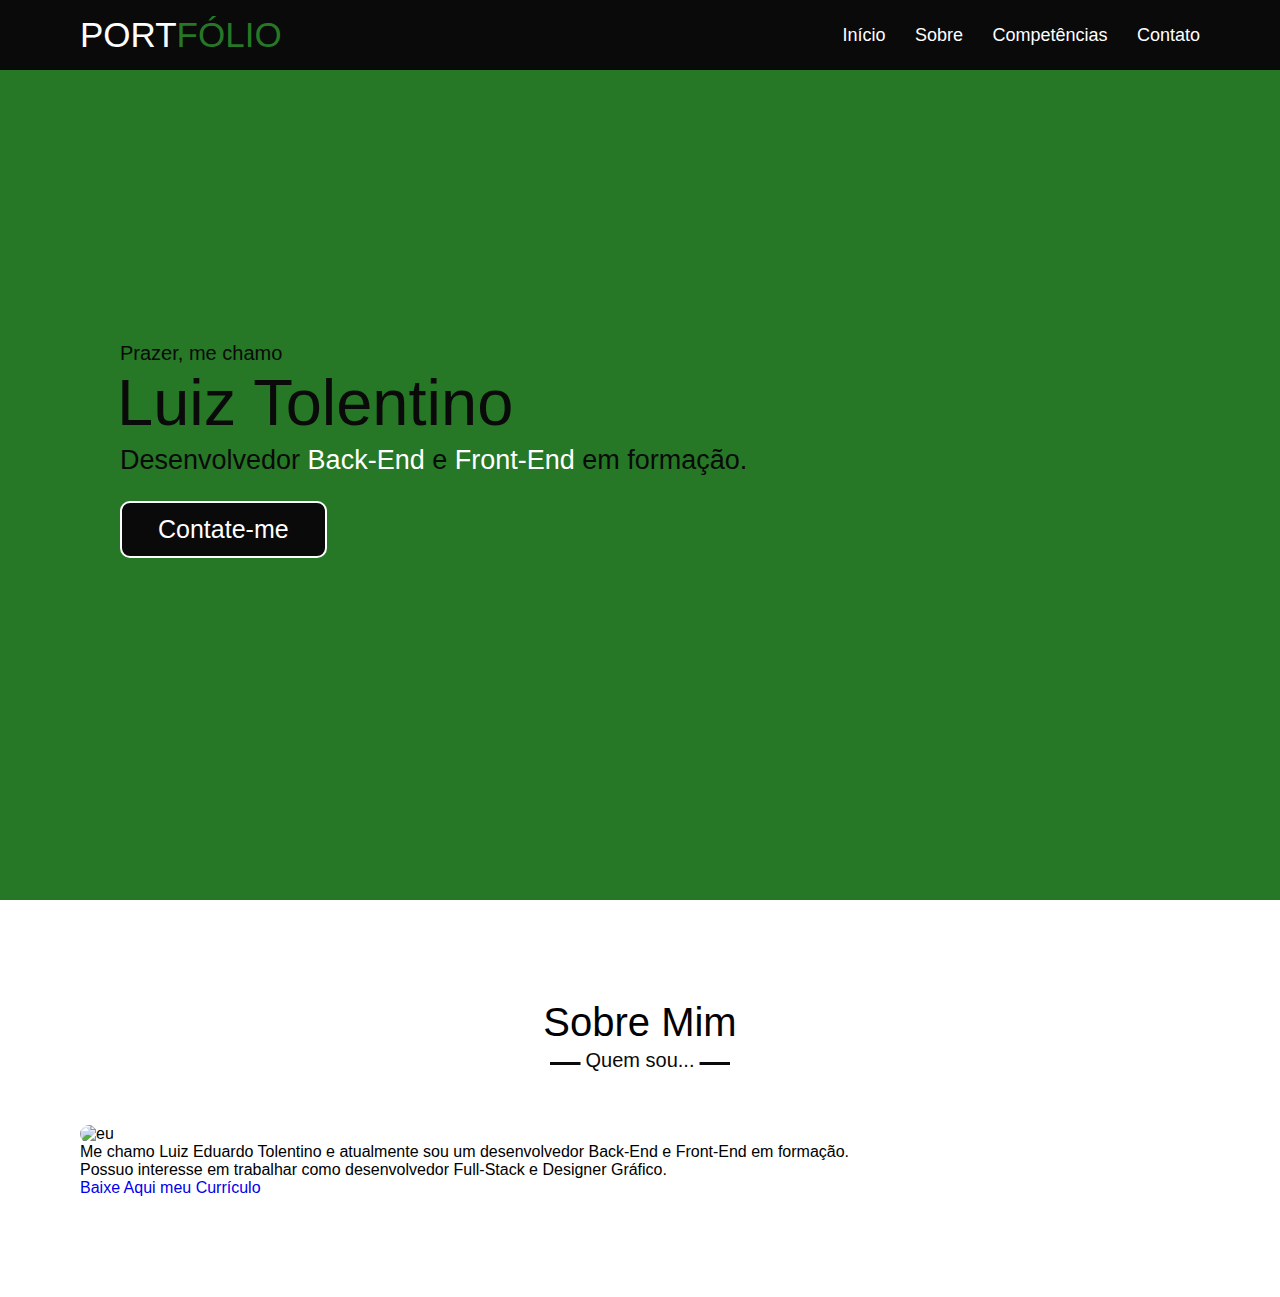
==== index.html @ 36036e3e "rename" ====
<!DOCTYPE html>
<html lang="en">
<head>
    <meta charset="UTF-8">
    <meta http-equiv="X-UA-Compatible" content="IE=edge">
    <meta name="viewport" content="width=device-width, initial-scale=1.0">
    <title>Portfólio</title>
    <link rel="stylesheet" href="style.css"/>
</head>
<body>
    
    
<div class="navbar">
    <div class="max-width">
        <div class="logo"><a href="#">PORT<span>FÓLIO</span></a></div>

        <ul class="menu">
            <li><a href="#">Início</a></li>
            <li><a href="#">Sobre</a></li>
            <li><a href="#">Competências</a></li>
            <li><a href="#">Contato</a></li>
        </ul>
    
    </div>
</div>


<section class="home" id="home">
    <div class="max-width">
        <div class="home-content">
            <div class="texto-1">Prazer, me chamo</div>
            <div class="texto-2">Luiz Tolentino</div>
            <div class="texto-3">Desenvolvedor<span> Back-End </span>
                 e <span> Front-End </span> em formação.</div>
            <a href="#">Contate-me</a>
        </div>
    </div>
</section>



<section class="sobre" id="sobre">
    <div class="max-width">
        <h2 class="titulo">Sobre Mim</h2>
        <div class="sobre-content">
           <div class="column-e">
                <img src="copia 8028.jpg" alt="eu">
                <div class="coluna-d">
                    <div class="texto"> Me chamo Luiz Eduardo Tolentino 
                        e atualmente sou um desenvolvedor<span> Back-End </span>
                         e <span> Front-End </span> em formação.
                     </div>
                    <p> Possuo interesse em trabalhar como desenvolvedor
                         <span>Full-Stack</span> e <span>Designer Gráfico</span>.
                     </p>
                    <a href="#">Baixe Aqui meu Currículo</a> 
                </div>
           </div>
        </div>
    </div>
</section>

</body>
<script src="script.js"></script>
</html>
---- style.css ----
*{
    margin: 0;
    padding: 0;
    box-sizing: border-box;
    text-decoration: none;
}

.max-width{
    max-width: 1300px;
    padding: 0 80px;
    margin: auto;
}

/* NAVBAR */

.navbar{
    position: fixed;
    width: 100%;
    background: rgb(10, 10, 10);
    font-family: sans-serif;
    padding: 15px 0;
    z-index: 999;
}


.navbar .max-width{
    display: flex;
    align-items: center;
    justify-content:space-between;
}

.navbar .logo a{
    color:rgb(255, 255, 255);
    font-size: 35px;
    font-weight: 500;
}

.navbar .logo a span{
    color:rgb(38, 119, 38);
}

.navbar .menu li{
    list-style: none;
    display: inline-block;
}

.navbar .menu li a{
    color: rgb(255, 255, 255);
    font-size: 18px;
    font-weight: 500;
    margin-left: 25px;
    transition: color 0.3s ease;
}

.navbar .menu li a:hover{
    color: rgb(38, 119, 38);
}

/* HOME */

.home{
    display: flex;
    background-color:rgb(38, 119, 38) ;
    height: 100vh;
    color: rgb(10,10,10);
    min-height: 500px;
    font-family: sans-serif;
}

.home .max-width{
    margin: auto 0 auto 40px;
}

.home .home-content .texto-1{
    font-size: 20px;
}

.home .home-content .texto-2{
    font-size: 65px;
    font-weight: 500;
    margin-left: -3px;
}

.home .home-content .texto-3{
    font-size: 27px;
    margin: 5px 0;
}

.home .home-content .texto-3 span{
    color:rgb(255, 255, 255);
    font-weight: 500;
}

.home .home-content a{
    display: inline-block;
    background:rgb(10, 10, 10);
    color: white;
    font-size: 25px;
    padding: 12px 36px;
    margin-top: 20px;
    border-radius: 10px;
    border: 2px solid rgb(255, 255, 255);
}

.home .home-content a:hover{
    background: none;
    color:rgb(255, 255, 255);
}

/* SOBRE */

section{
    padding: 100px 0;
}

.sobre{
    font-family: sans-serif;
}

.sobre .sobre-content{
    display: flex;
    flex-wrap: wrap;
    align-items: center;
    justify-content: space-between;
}

.sobre .titulo{
    font-family: sans-serif;
    text-align: center;
    font-size: 40px;
    font-weight: 500;
    margin-bottom: 60px;
    padding-bottom: 20px;
    position: relative;
}

.sobre .titulo::before{
    content: "";
    position: absolute;
    bottom: 0;
    left: 50%;
    width: 180px;
    height: 3px;
    background: rgb(10, 10, 10);
    transform: translateX(-50%);
}

.sobre .titulo::after{
    content: "Quem sou...";
    position: absolute;
    bottom: -12px;
    left: 50%;
    font-size: 20px;
    background:rgb(255, 255, 255);
    color: rgb(10, 10, 10);
    padding: 5px;
    transform: translateX(-50%);
}

.sobre .sobre-content img{
    width: 300px;
    height: 300px;
    object-fit: cover;
    border-radius: 300px;
}
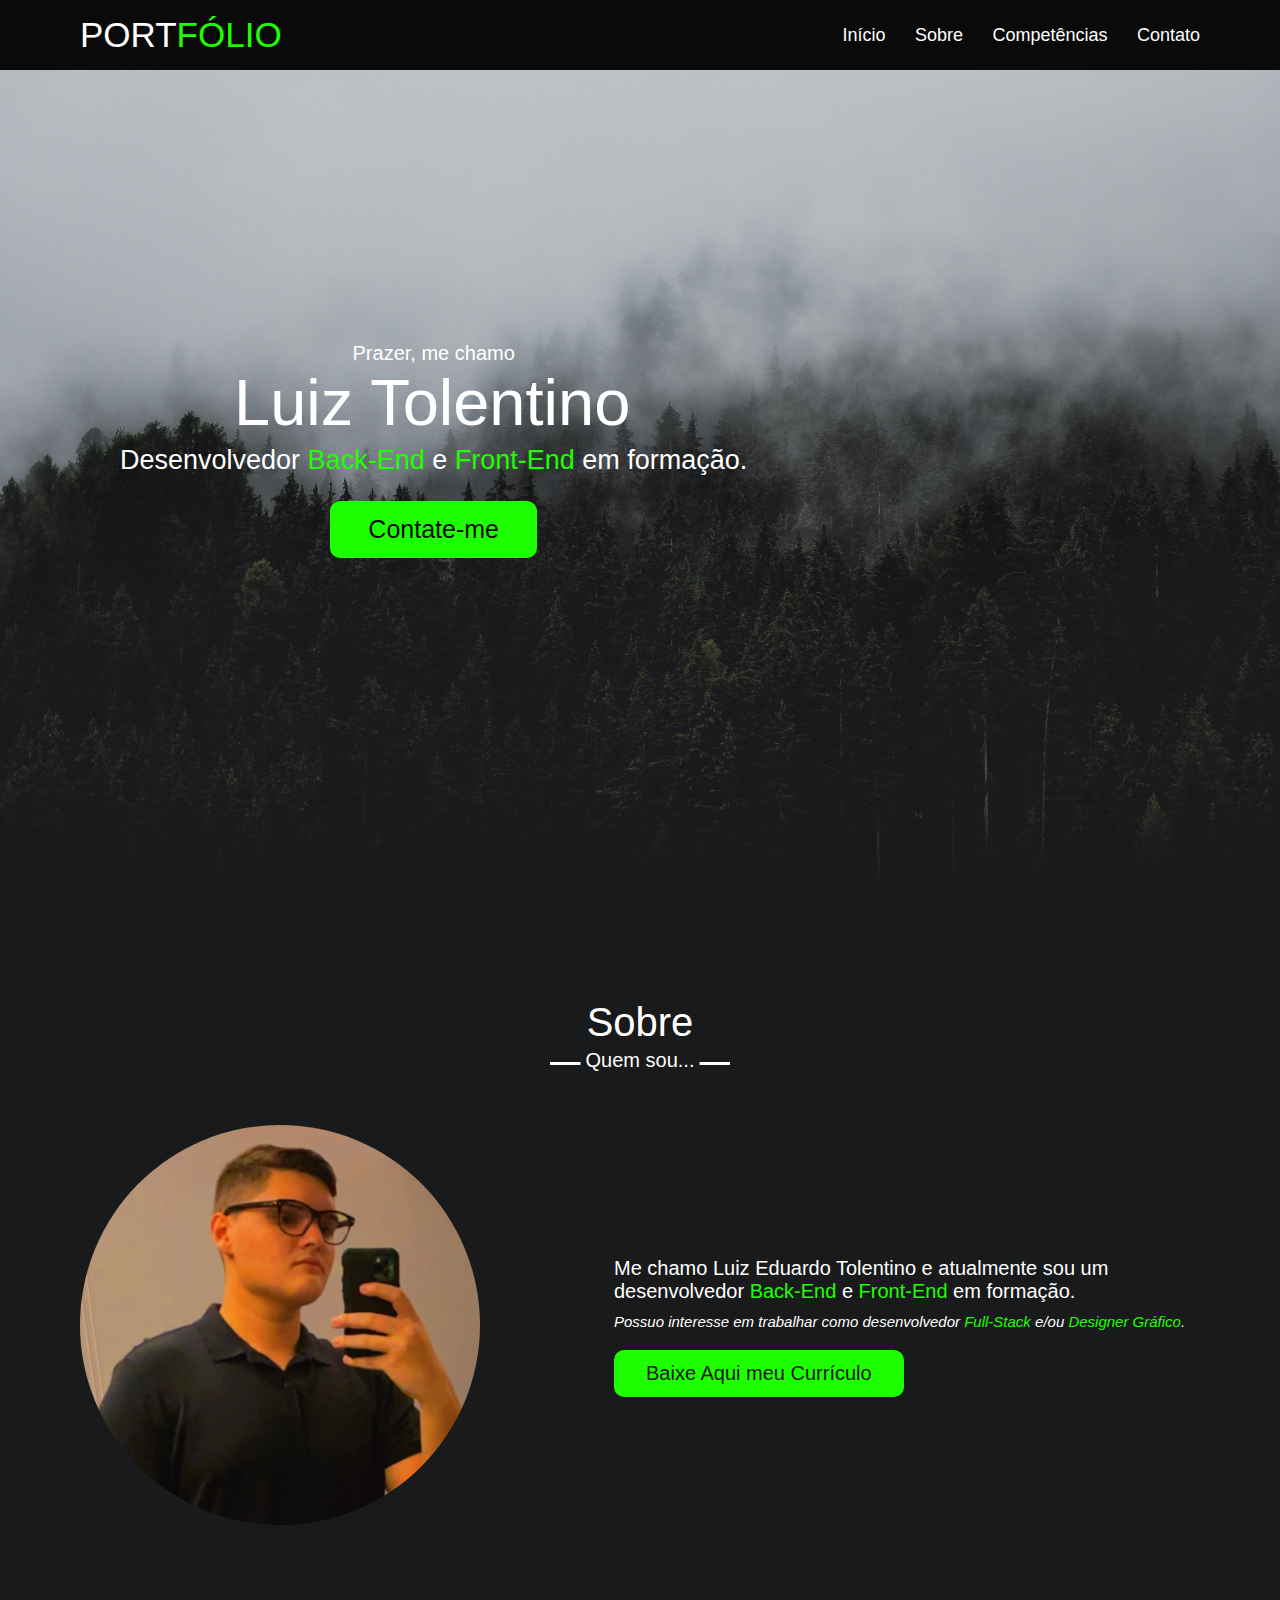
==== commit 7006acc0: "new commit" ====
--- a/index.html
+++ b/index.html
@@ -41,21 +41,21 @@
 
 <section class="sobre" id="sobre">
     <div class="max-width">
-        <h2 class="titulo">Sobre Mim</h2>
-        <div class="sobre-content">
-           <div class="column-e">
+        <h2 class="titulo">Sobre</h2>
+        <div class="sobre-conteudo">
+           <div class="coluna-e">
                 <img src="copia 8028.jpg" alt="eu">
+            </div>
                 <div class="coluna-d">
                     <div class="texto"> Me chamo Luiz Eduardo Tolentino 
                         e atualmente sou um desenvolvedor<span> Back-End </span>
                          e <span> Front-End </span> em formação.
                      </div>
-                    <p> Possuo interesse em trabalhar como desenvolvedor
-                         <span>Full-Stack</span> e <span>Designer Gráfico</span>.
+                    <p> <i>Possuo interesse em trabalhar como desenvolvedor
+                         <span>Full-Stack</span> e/ou <span>Designer Gráfico</span>.</i>
                      </p>
                     <a href="#">Baixe Aqui meu Currículo</a> 
                 </div>
-           </div>
         </div>
     </div>
 </section>
--- a/style.css
+++ b/style.css
@@ -37,7 +37,7 @@
 }
 
 .navbar .logo a span{
-    color:rgb(38, 119, 38);
+    color:rgb(30, 255, 0);
 }
 
 .navbar .menu li{
@@ -54,18 +54,19 @@
 }
 
 .navbar .menu li a:hover{
-    color: rgb(38, 119, 38);
+    color: rgb(30, 255, 0);
 }
 
 /* HOME */
 
 .home{
     display: flex;
-    background-color:rgb(38, 119, 38) ;
+    background: url(darkforest.jpg) no-repeat center;
+    background-size: cover;
+    min-height: 500px;
+    font-family: sans-serif;
+    text-align:center;
     height: 100vh;
-    color: rgb(10,10,10);
-    min-height: 500px;
-    font-family: sans-serif;
 }
 
 .home .max-width{
@@ -73,59 +74,77 @@
 }
 
 .home .home-content .texto-1{
+    
+    color: white;
     font-size: 20px;
 }
 
 .home .home-content .texto-2{
+    color: white;
     font-size: 65px;
     font-weight: 500;
     margin-left: -3px;
 }
 
 .home .home-content .texto-3{
+    color: white;
     font-size: 27px;
     margin: 5px 0;
 }
 
 .home .home-content .texto-3 span{
-    color:rgb(255, 255, 255);
+    color:rgb(30, 255, 0);
     font-weight: 500;
 }
 
 .home .home-content a{
     display: inline-block;
-    background:rgb(10, 10, 10);
-    color: white;
+    background:rgb(30, 255, 0);
+    color: rgb(10, 10, 10);
     font-size: 25px;
     padding: 12px 36px;
     margin-top: 20px;
     border-radius: 10px;
-    border: 2px solid rgb(255, 255, 255);
+    border: 2px solid rgb(30, 255, 0);
 }
 
 .home .home-content a:hover{
-    background: none;
-    color:rgb(255, 255, 255);
+    background: rgb(10, 10, 10);
+    color:rgb(30, 255, 0);
+    border-color: rgb(30, 255, 0);
+    transition: all 0.3s ease;
 }
 
 /* SOBRE */
 
 section{
     padding: 100px 0;
+    background-color: rgb(25, 26, 28);
+}
+
+section::before
+{
+    content: '';
+    position: absolute;
+    bottom: 0;
+    width: 100%;
+    height: 100px;
+    background: linear-gradient(to top, rgb(25, 26, 28),transparent);
+    z-index: 1000;
 }
 
 .sobre{
     font-family: sans-serif;
-}
-
-.sobre .sobre-content{
+    
+}
+
+.sobre .sobre-conteudo{
     display: flex;
-    flex-wrap: wrap;
     align-items: center;
-    justify-content: space-between;
 }
 
 .sobre .titulo{
+    color: white;
     font-family: sans-serif;
     text-align: center;
     font-size: 40px;
@@ -142,7 +161,7 @@
     left: 50%;
     width: 180px;
     height: 3px;
-    background: rgb(10, 10, 10);
+    background: white;
     transform: translateX(-50%);
 }
 
@@ -152,15 +171,60 @@
     bottom: -12px;
     left: 50%;
     font-size: 20px;
-    background:rgb(255, 255, 255);
-    color: rgb(10, 10, 10);
+    background:rgb(25, 26, 28);
+    color: white;
     padding: 5px;
     transform: translateX(-50%);
 }
 
-.sobre .sobre-content img{
-    width: 300px;
-    height: 300px;
+.sobre .sobre-conteudo .coluna-e{
+    width: 45%;
+}
+
+.sobre .sobre-conteudo .coluna-e img{
+    width: 400px;
+    height: 400px;
     object-fit: cover;
     border-radius: 300px;
-}+ 
+}
+
+.sobre .sobre-conteudo .coluna-d{
+    padding-left: 30px;
+    width: 55%;
+}
+
+.sobre .sobre-conteudo .coluna-d .texto{
+    color: white;
+    font-size: 20px;
+    font-weight: 500;
+    margin-bottom: 10px;  
+}
+
+.sobre .sobre-conteudo .coluna-d p{
+    color: white;
+font-size: 15px;
+margin-bottom: 20px;
+}
+
+.sobre .sobre-conteudo .coluna-d span{
+    color: rgb(30, 255, 0);
+}
+
+.sobre .sobre-conteudo .coluna-d a{
+    display: inline-block;
+    background-color: rgb(30, 255, 0);
+    color: rgb(25, 26, 28);
+    font-size: 20px;
+    font-weight: 500px;
+    border-radius: 10px;
+    padding: 10px 30px;
+    border: 2px solid rgb(30, 255, 0);
+    transition: all 0.3s ease;
+
+}
+
+.sobre .sobre-conteudo .coluna-d a:hover{
+    color: rgb(30, 255, 0);
+    background: none;
+}
